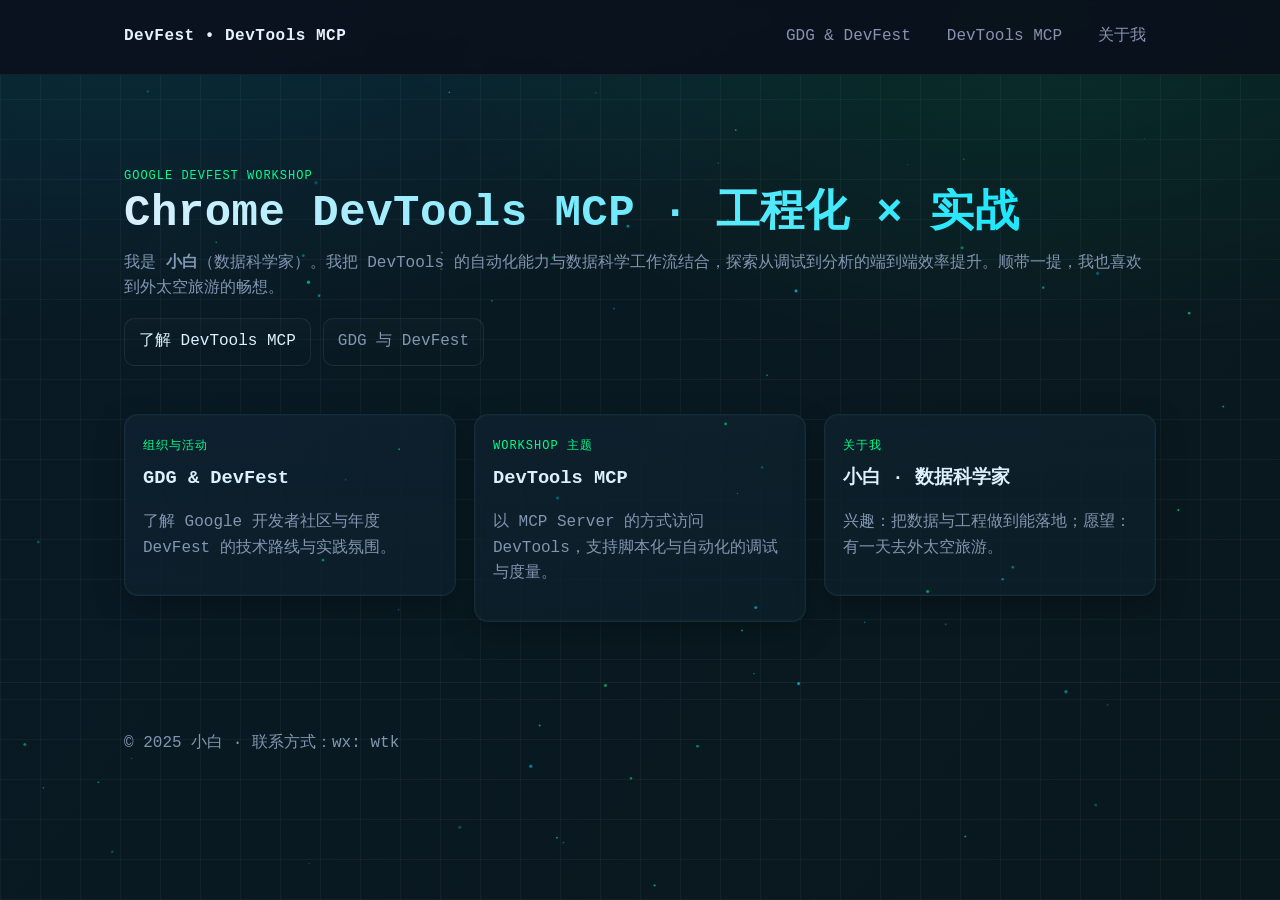
==== index.html @ dc5fcc67 "Fix: rename index..html to index.html and update links; prepare Pages deploy" ====
<!DOCTYPE html>
<html lang="zh-CN">
<head>
  <meta charset="utf-8">
  <meta name="viewport" content="width=device-width, initial-scale=1">
  <title>Google DevFest Workshop · DevTools MCP · 小白</title>
  <link rel="stylesheet" href="assets/styles.css">
  <meta name="description" content="小白参加 Google DevFest Workshop，主题：Chrome DevTools MCP Server。">
</head>
<body class="grid-bg" data-force-fx="true">
  <header class="site-header">
    <div class="container nav">
      <a class="logo" href="index.html">DevFest • DevTools MCP</a>
      <ul class="nav-links">
        <li><a href="gdg-devfest.html">GDG & DevFest</a></li>
        <li><a href="devtools-mcp.html">DevTools MCP</a></li>
        <li><a href="about-me.html">关于我</a></li>
      </ul>
    </div>
  </header>

  <main class="container">
    <section class="hero">
      <span class="eyebrow">Google DevFest Workshop</span>
      <h1>Chrome DevTools MCP · 工程化 × 实战</h1>
      <p class="muted">我是 <strong>小白</strong>（数据科学家）。我把 DevTools 的自动化能力与数据科学工作流结合，探索从调试到分析的端到端效率提升。顺带一提，我也喜欢到外太空旅游的畅想。</p>
      <div class="cta">
        <a class="btn" href="devtools-mcp.html">了解 DevTools MCP</a>
        <a class="btn secondary" href="gdg-devfest.html">GDG 与 DevFest</a>
      </div>
    </section>

    <section class="grid">
      <a class="card-link" href="gdg-devfest.html">
        <div class="card">
          <span class="eyebrow">组织与活动</span>
          <h3>GDG & DevFest</h3>
          <p class="muted">了解 Google 开发者社区与年度 DevFest 的技术路线与实践氛围。</p>
        </div>
      </a>

      <a class="card-link" href="devtools-mcp.html">
        <div class="card">
          <span class="eyebrow">Workshop 主题</span>
          <h3>DevTools MCP</h3>
          <p class="muted">以 MCP Server 的方式访问 DevTools，支持脚本化与自动化的调试与度量。</p>
        </div>
      </a>

      <a class="card-link" href="about-me.html">
        <div class="card">
          <span class="eyebrow">关于我</span>
          <h3>小白 · 数据科学家</h3>
          <p class="muted">兴趣：把数据与工程做到能落地；愿望：有一天去外太空旅游。</p>
        </div>
      </a>
    </section>
  </main>

  <footer class="site-footer">
    <div class="container">© 2025 小白 · 联系方式：wx: wtk</div>
  </footer>
  <script src="assets/effects.js" defer></script>
</body>
</html>
---- assets/styles.css ----
:root {
  --bg: #0a0f1a;
  --bg-elev: #0e1726;
  --fg: #e6f1ff;
  --muted: #8892b0;
  --accent: #00e5ff;
  --accent2: #00ff88;
  --card: #0f1b2d;
  --shadow: rgba(0, 229, 255, 0.25);
}

* {
  box-sizing: border-box;
}

html, body {
  height: 100%;
}

body {
  margin: 0;
  color: var(--fg);
  background: var(--bg);
  font-family: ui-monospace, SFMono-Regular, Menlo, Monaco, Consolas, "Liberation Mono", "Courier New", monospace;
  line-height: 1.6;
}

.grid-bg {
  position: relative;
  background-image:
    radial-gradient(1200px 600px at 10% -10%, rgba(0, 229, 255, 0.12), transparent 70%),
    radial-gradient(900px 500px at 80% 0%, rgba(0, 255, 136, 0.10), transparent 70%),
    repeating-linear-gradient(
      0deg,
      rgba(255,255,255,0.04) 0px,
      rgba(255,255,255,0.04) 1px,
      transparent 1px,
      transparent 40px
    ),
    repeating-linear-gradient(
      90deg,
      rgba(255,255,255,0.04) 0px,
      rgba(255,255,255,0.04) 1px,
      transparent 1px,
      transparent 40px
    );
  background-size: auto, auto, auto, auto;
}

.site-header {
  position: sticky;
  top: 0;
  z-index: 10;
  background: rgba(10, 15, 26, 0.85);
  backdrop-filter: blur(8px);
  border-bottom: 1px solid rgba(255,255,255,0.06);
}

.container {
  max-width: 1080px;
  margin: 0 auto;
  padding: 24px;
}

.nav {
  display: flex;
  align-items: center;
  justify-content: space-between;
}

.logo {
  color: var(--fg);
  text-decoration: none;
  font-weight: 700;
  letter-spacing: 0.5px;
}

.nav-links {
  list-style: none;
  display: flex;
  gap: 16px;
  padding: 0;
  margin: 0;
}

.nav-links a {
  color: var(--muted);
  text-decoration: none;
  padding: 8px 10px;
  border-radius: 8px;
  transition: color 0.2s ease, background 0.2s ease, box-shadow 0.2s ease;
}

.nav-links a:hover {
  color: var(--fg);
  background: rgba(0, 229, 255, 0.08);
  box-shadow: 0 0 0 1px rgba(0, 229, 255, 0.25) inset, 0 0 18px var(--shadow);
}

.hero {
  padding: 64px 0 24px;
}

.hero h1 {
  margin: 0 0 12px 0;
  font-size: 44px;
  line-height: 1.15;
  letter-spacing: 0.5px;
  background: linear-gradient(90deg, var(--fg), var(--accent));
  -webkit-background-clip: text;
  background-clip: text;
  color: transparent;
}

.hero p {
  margin: 0 0 16px 0;
  color: var(--muted);
}

.cta {
  display: flex;
  gap: 12px;
  margin-top: 16px;
}

.btn {
  display: inline-flex;
  align-items: center;
  gap: 8px;
  padding: 10px 14px;
  border-radius: 10px;
  text-decoration: none;
  color: var(--fg);
  border: 1px solid rgba(255,255,255,0.08);
  background: linear-gradient(180deg, rgba(255,255,255,0.02), rgba(255,255,255,0.00));
  transition: transform 0.15s ease, box-shadow 0.2s ease, border-color 0.2s ease;
}

.btn:hover {
  transform: translateY(-1px);
  border-color: rgba(0, 229, 255, 0.35);
  box-shadow: 0 6px 28px var(--shadow);
}

.btn.secondary {
  color: var(--muted);
}

.grid {
  display: grid;
  grid-template-columns: repeat(3, 1fr);
  gap: 18px;
  margin-top: 24px;
}

@media (max-width: 960px) {
  .grid {
    grid-template-columns: 1fr;
  }
}

.card {
  background: linear-gradient(180deg, rgba(14, 23, 38, 0.9), rgba(14, 23, 38, 0.7));
  border: 1px solid rgba(255,255,255,0.06);
  border-radius: 14px;
  padding: 18px;
  box-shadow: 0 10px 28px rgba(0,0,0,0.35), 0 0 0 1px rgba(0, 229, 255, 0.04) inset;
  transition: transform 0.15s ease, box-shadow 0.2s ease, border-color 0.2s ease;
}

.card:hover {
  transform: translateY(-2px);
  border-color: rgba(0, 229, 255, 0.25);
  box-shadow: 0 16px 40px rgba(0,0,0,0.45), 0 0 0 1px rgba(0, 229, 255, 0.12) inset;
}

.card h3 {
  margin: 6px 0 8px 0;
}

.eyebrow {
  display: inline-block;
  font-size: 12px;
  letter-spacing: 1px;
  text-transform: uppercase;
  color: var(--accent2);
}

.site-footer {
  margin-top: 36px;
  padding: 24px 0 48px;
  color: var(--muted);
  border-top: 1px solid rgba(255,255,255,0.06);
}

a.card-link {
  text-decoration: none;
  color: var(--fg);
}

.muted {
  color: var(--muted);
}
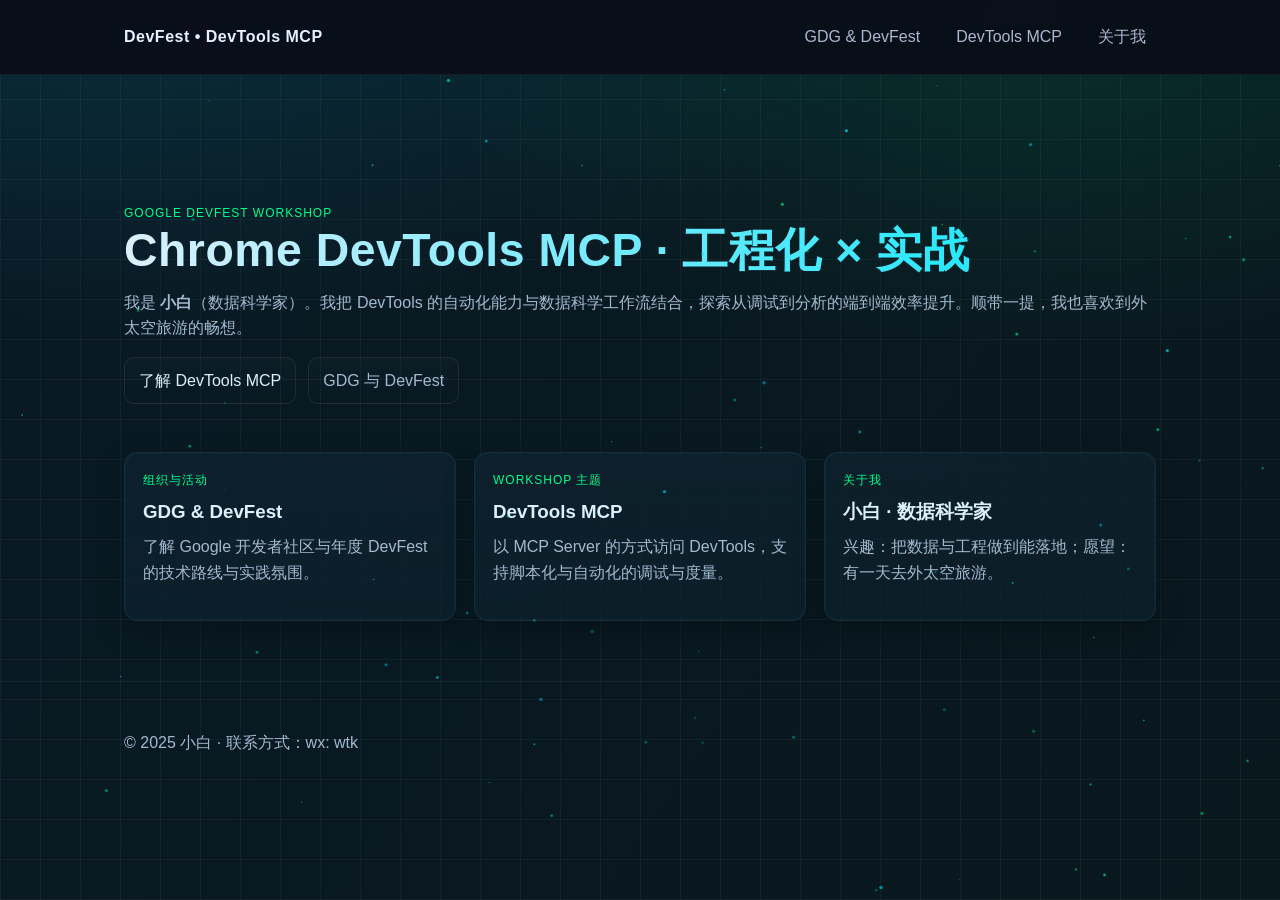
==== commit c5fa863d: "fix(homepage): improve a11y and responsive layout" ====
--- a/index.html
+++ b/index.html
@@ -7,7 +7,7 @@
   <link rel="stylesheet" href="assets/styles.css">
   <meta name="description" content="小白参加 Google DevFest Workshop，主题：Chrome DevTools MCP Server。">
 </head>
-<body class="grid-bg" data-force-fx="true">
+<body class="grid-bg">
   <header class="site-header">
     <div class="container nav">
       <a class="logo" href="index.html">DevFest • DevTools MCP</a>
@@ -64,4 +64,3 @@
 </body>
 </html>
 
-
--- a/assets/styles.css
+++ b/assets/styles.css
@@ -2,7 +2,7 @@
   --bg: #0a0f1a;
   --bg-elev: #0e1726;
   --fg: #e6f1ff;
-  --muted: #8892b0;
+  --muted: #aab8cf;
   --accent: #00e5ff;
   --accent2: #00ff88;
   --card: #0f1b2d;
@@ -17,11 +17,15 @@
   height: 100%;
 }
 
+html {
+  scroll-padding-top: 96px;
+}
+
 body {
   margin: 0;
   color: var(--fg);
   background: var(--bg);
-  font-family: ui-monospace, SFMono-Regular, Menlo, Monaco, Consolas, "Liberation Mono", "Courier New", monospace;
+  font-family: -apple-system, BlinkMacSystemFont, "Segoe UI", Roboto, "Helvetica Neue", Arial, "PingFang SC", "Hiragino Sans GB", "Microsoft YaHei", "微软雅黑", sans-serif;
   line-height: 1.6;
 }
 
@@ -51,7 +55,7 @@
   position: sticky;
   top: 0;
   z-index: 10;
-  background: rgba(10, 15, 26, 0.85);
+  background: rgba(10, 15, 26, 0.96);
   backdrop-filter: blur(8px);
   border-bottom: 1px solid rgba(255,255,255,0.06);
 }
@@ -98,18 +102,25 @@
 }
 
 .hero {
-  padding: 64px 0 24px;
+  padding: 100px 0 24px;
+  scroll-margin-top: 96px;
 }
 
 .hero h1 {
   margin: 0 0 12px 0;
-  font-size: 44px;
+  font-size: clamp(1.9rem, 4.4vw + 1rem, 2.9rem);
   line-height: 1.15;
   letter-spacing: 0.5px;
+  color: var(--fg);
+}
+
+@supports ((-webkit-background-clip: text) or (background-clip: text)) {
+  .hero h1 {
   background: linear-gradient(90deg, var(--fg), var(--accent));
   -webkit-background-clip: text;
   background-clip: text;
   color: transparent;
+  }
 }
 
 .hero p {
@@ -151,6 +162,7 @@
   grid-template-columns: repeat(3, 1fr);
   gap: 18px;
   margin-top: 24px;
+  align-items: stretch;
 }
 
 @media (max-width: 960px) {
@@ -194,12 +206,50 @@
 }
 
 a.card-link {
-  text-decoration: none;
-  color: var(--fg);
+  display: flex;
+  text-decoration: none;
+  color: var(--fg);
+}
+
+.card {
+  display: flex;
+  flex-direction: column;
+  width: 100%;
+}
+
+.card p {
+  margin-top: auto;
 }
 
 .muted {
   color: var(--muted);
 }
 
-
+@media (max-width: 520px) {
+  .container {
+    padding: 16px;
+  }
+
+  .nav {
+    flex-wrap: wrap;
+    row-gap: 8px;
+  }
+
+  .logo {
+    flex: 0 0 auto;
+    font-size: 0.9rem;
+  }
+
+  .nav-links {
+    flex: 1 1 auto;
+    flex-wrap: wrap;
+    justify-content: flex-end;
+    gap: 2px 4px;
+    min-width: 0;
+    font-size: 0.78rem;
+  }
+
+  .nav-links a {
+    padding: 4px 5px;
+  }
+}
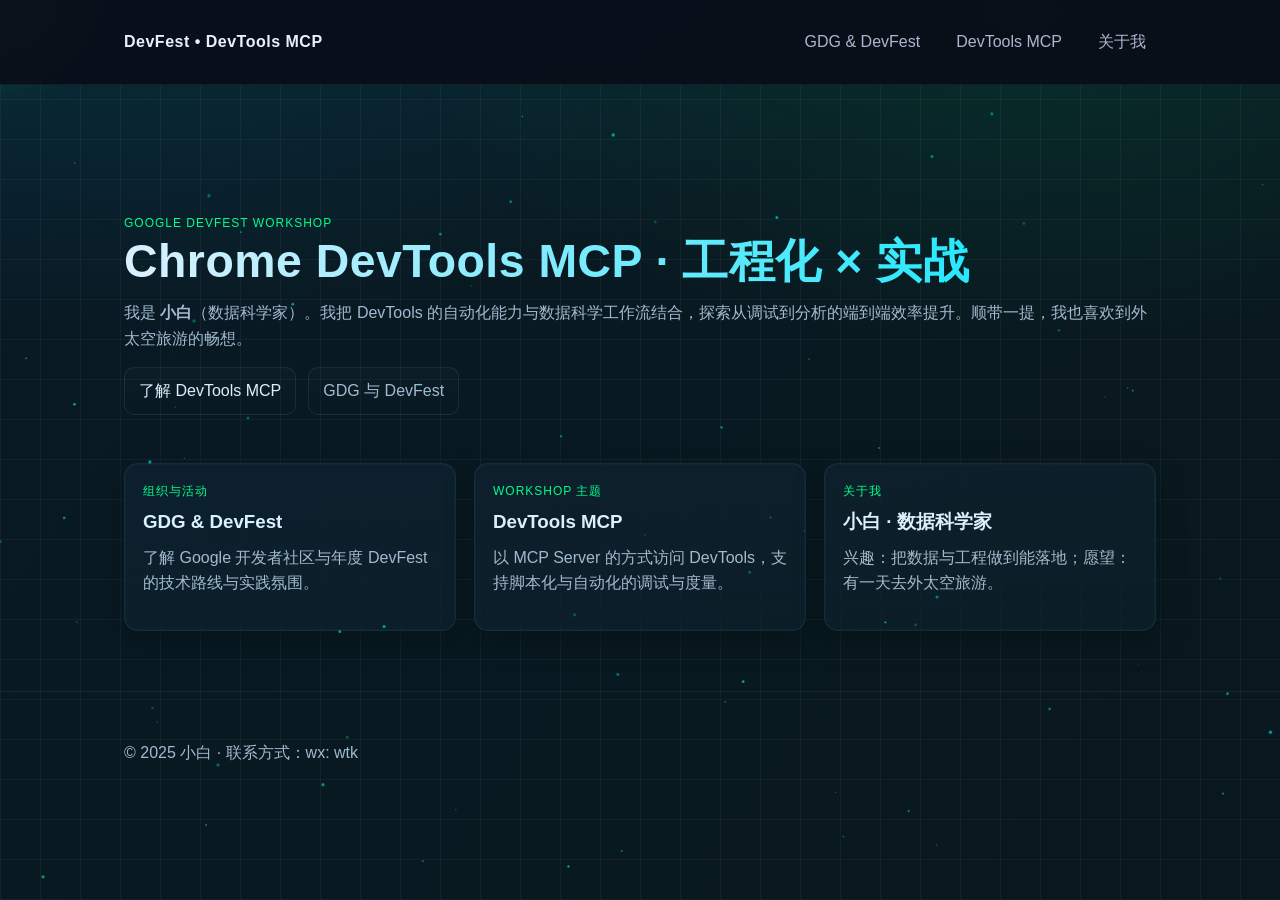
==== commit 898b43dc: "fix(homepage): hamburger nav at small widths and stop sticky header clipping hero h1" ====
--- a/index.html
+++ b/index.html
@@ -11,6 +11,8 @@
   <header class="site-header">
     <div class="container nav">
       <a class="logo" href="index.html">DevFest • DevTools MCP</a>
+      <input type="checkbox" id="nav-toggle" class="nav-toggle">
+      <label for="nav-toggle" class="nav-hamburger" aria-label="菜单"><span></span><span></span><span></span></label>
       <ul class="nav-links">
         <li><a href="gdg-devfest.html">GDG & DevFest</a></li>
         <li><a href="devtools-mcp.html">DevTools MCP</a></li>
@@ -63,4 +65,3 @@
   <script src="assets/effects.js" defer></script>
 </body>
 </html>
-
--- a/assets/styles.css
+++ b/assets/styles.css
@@ -1,4 +1,5 @@
 :root {
+  --header-h: 84px;
   --bg: #0a0f1a;
   --bg-elev: #0e1726;
   --fg: #e6f1ff;
@@ -18,7 +19,7 @@
 }
 
 html {
-  scroll-padding-top: 96px;
+  scroll-padding-top: var(--header-h);
 }
 
 body {
@@ -70,6 +71,7 @@
   display: flex;
   align-items: center;
   justify-content: space-between;
+  min-height: var(--header-h);
 }
 
 .logo {
@@ -101,9 +103,14 @@
   box-shadow: 0 0 0 1px rgba(0, 229, 255, 0.25) inset, 0 0 18px var(--shadow);
 }
 
+.nav-toggle,
+.nav-hamburger {
+  display: none;
+}
+
 .hero {
   padding: 100px 0 24px;
-  scroll-margin-top: 96px;
+  scroll-margin-top: var(--header-h);
 }
 
 .hero h1 {
@@ -225,31 +232,110 @@
   color: var(--muted);
 }
 
-@media (max-width: 520px) {
+@media (max-width: 640px) {
+  :root {
+    --header-h: 64px;
+  }
+
   .container {
     padding: 16px;
   }
 
   .nav {
-    flex-wrap: wrap;
-    row-gap: 8px;
+    flex-wrap: nowrap;
+    position: relative;
   }
 
   .logo {
-    flex: 0 0 auto;
+    flex: 1 1 auto;
+    min-width: 0;
+    font-size: clamp(0.72rem, 3.8vw, 0.9rem);
+    white-space: nowrap;
+    overflow: hidden;
+    text-overflow: ellipsis;
+  }
+
+  .nav-toggle {
+    display: block;
+    position: absolute;
+    width: 1px;
+    height: 1px;
+    margin: -1px;
+    overflow: hidden;
+    clip: rect(0, 0, 0, 0);
+    white-space: nowrap;
+    border: 0;
+  }
+
+  .nav-hamburger {
+    display: flex;
+    flex: 0 0 36px;
+    width: 36px;
+    height: 36px;
+    margin-left: 12px;
+    cursor: pointer;
+    align-items: center;
+    justify-content: center;
+    flex-direction: column;
+    gap: 5px;
+    border: 1px solid rgba(255,255,255,0.12);
+    border-radius: 8px;
+    background: rgba(255,255,255,0.03);
+  }
+
+  .nav-hamburger span {
+    display: block;
+    width: 18px;
+    height: 2px;
+    border-radius: 2px;
+    background: var(--fg);
+    transition: transform 0.2s ease, opacity 0.2s ease;
+  }
+
+  .nav-links {
+    display: none;
+    position: absolute;
+    z-index: 20;
+    top: 100%;
+    left: 0;
+    right: 0;
+    flex-direction: column;
+    gap: 4px;
+    padding: 12px 16px 16px;
+    background: rgba(10, 15, 26, 0.98);
+    border-top: 1px solid rgba(255,255,255,0.06);
+    box-shadow: 0 12px 24px rgba(0,0,0,0.3);
     font-size: 0.9rem;
   }
 
-  .nav-links {
-    flex: 1 1 auto;
-    flex-wrap: wrap;
-    justify-content: flex-end;
-    gap: 2px 4px;
-    min-width: 0;
-    font-size: 0.78rem;
-  }
-
+  .nav-links li,
   .nav-links a {
-    padding: 4px 5px;
-  }
-}
+    display: block;
+    width: 100%;
+  }
+
+  .nav-links a {
+    padding: 8px 10px;
+  }
+
+  .nav-toggle:focus-visible + .nav-hamburger {
+    outline: 2px solid var(--accent);
+    outline-offset: 2px;
+  }
+
+  .nav-toggle:checked ~ .nav-links {
+    display: flex;
+  }
+
+  .nav-toggle:checked + .nav-hamburger span:nth-child(1) {
+    transform: translateY(7px) rotate(45deg);
+  }
+
+  .nav-toggle:checked + .nav-hamburger span:nth-child(2) {
+    opacity: 0;
+  }
+
+  .nav-toggle:checked + .nav-hamburger span:nth-child(3) {
+    transform: translateY(-7px) rotate(-45deg);
+  }
+}
